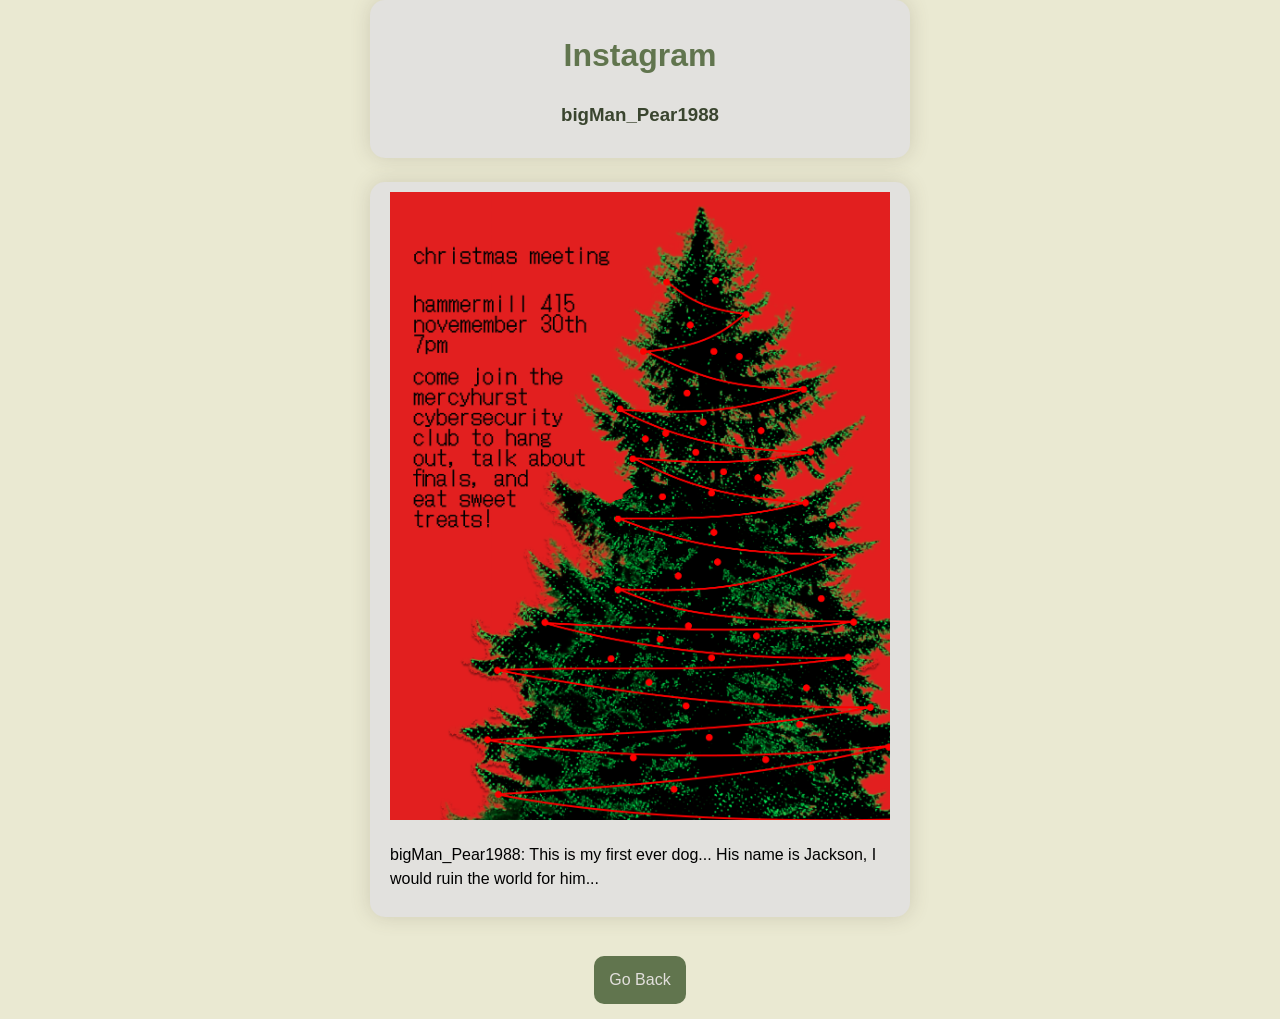
==== instagram.html @ 70494543 "Add files via upload" ====
<!DOCTYPE html>
<html lan="en">

<head>
    <title>HTML Fake Instagram</title>
    <link rel="stylesheet" href="professorPear-styling.css">
    <script defer src="professorPear-main.js"></script>
</head>

<body>

    <div class ="main">
    <h1>Instagram</h1>
    <h3>bigMan_Pear1988</h3>
    </div>

    <br>

    <div class="gram">

        <img src="Frame_15.png" alt="poster">
        <p>bigMan_Pear1988: This is my first ever dog... His name is Jackson, I would ruin the world for him...</p>
    </div>

    <br>

    <div class="back">
        <button type="button" onclick="goBack()" id="backButton">
            Go Back
        </button>
    </div>

</body>



</html>
---- professorPear-styling.css ----
body {
    display: flex;
    align-items: center;
    justify-content: center;
    font-family: sans-serif;
    line-height: 1.5;
    min-height: 100vh;
    background: #eae9d2;
    flex-direction: column;
    margin: 0;
}

.main {
    background-color: #e2e1de;
    border-radius: 15px;
    box-shadow: 0 0 20px #5d544133;
    padding: 10px 20px;
    transition: transform 0.2s;
    width: 500px;
    text-align: center;
}

.email {
    background-color: #e2e1de;
    border-radius: 15px;
    box-shadow: 0 0 20px #5d544133;
    padding: 10px 20px;
    transition: transform 0.2s;
    width: 500px;
    text-align: left;
}

.gram {
    background-color: #e2e1de;
    border-radius: 15px;
    box-shadow: 0 0 20px #5d544133;
    padding: 10px 20px;
    transition: transform 0.2s;
    width: 500px;
    text-align: left;
}

img {
    width: 100%;
    height: 100%;
    object-fit: contain;
}


h1 {
    color: #61754e;
}

h3 {
    color: #3a452f;
}

label {
    display: block;
    width: 100%;
    margin-top: 10px;
    margin-bottom: 5px;
    text-align: left;
    color: #555;
    font-weight: bold;
}

input {
    display: block;
    width: 100%;
    margin-top: 15px;
    padding: 10px;
    box-sizing: border-box;
    border: 1px solid #dad9d3;
    border-radius: 5px;
}

a {
    color: #3a452f;
}

button {
    padding: 15px;
    border-radius: 10px;
    margin-top: 15px;
    margin-bottom: 15px;
    border: none;
    color: #e2dfdc;
    cursor: pointer;
    background-color: #61754e;
    width: 100%;
    font-size: 16px;
}

.wrap {
    display: flex;
    justify-content: center;
    align-items: center;
}

.back {
    display: flex;
    justify-content: center;
    align-items: center;
}

select {
    display: relative;
    justify-content: center;
    align-items: center;
    color: #dedbd8;
    padding: 10px;
    border-radius: 10px;
    background-color: #61754e;
    margin-top: 10px;
    margin-bottom: 10px;
    font-size: 15px;
}
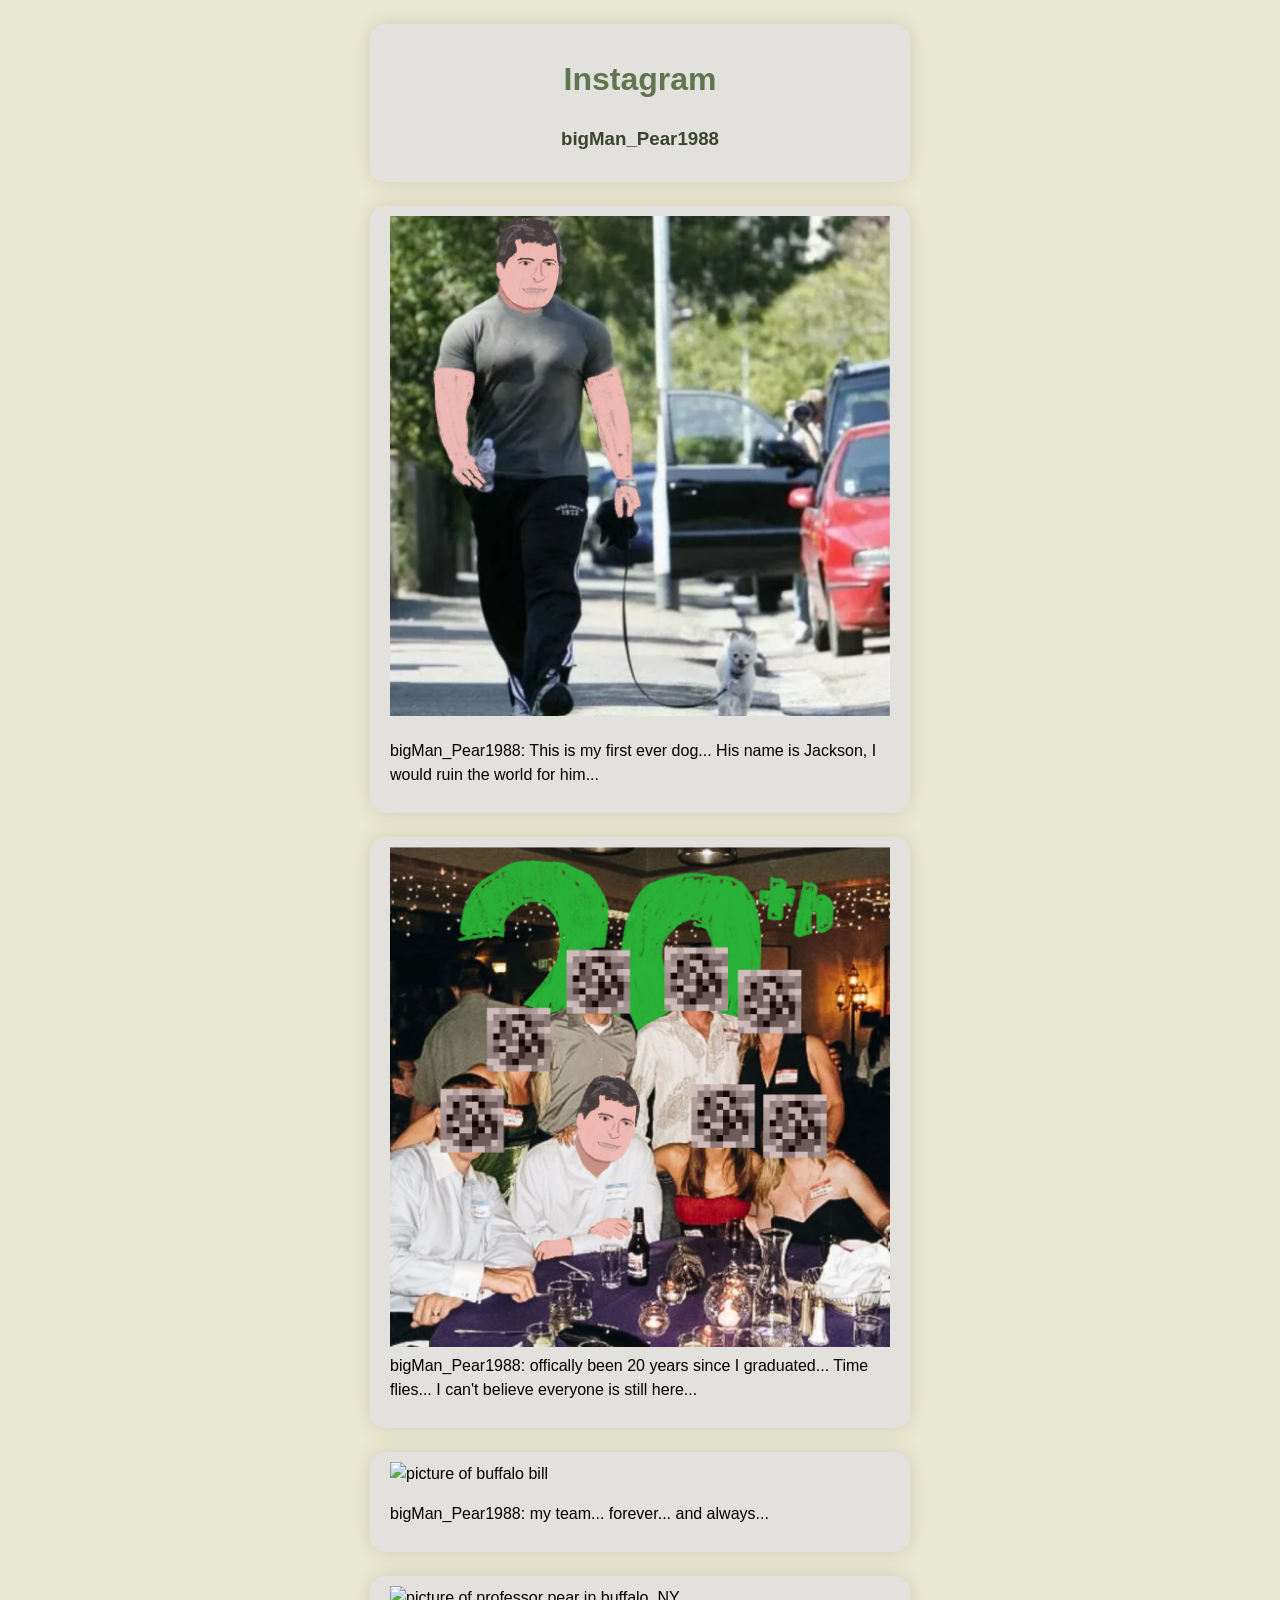
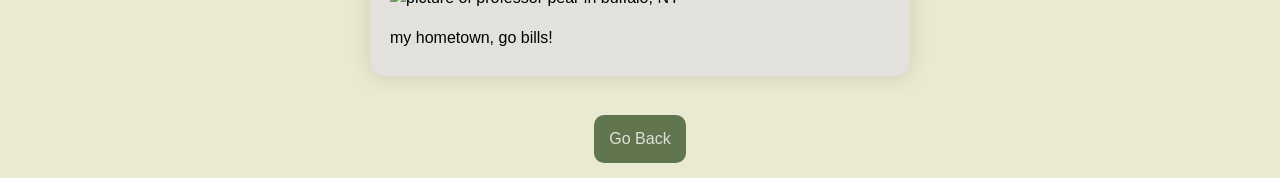
==== commit 9d577a43: "new images" ====
--- a/instagram.html
+++ b/instagram.html
@@ -9,6 +9,8 @@
 
 <body>
 
+    <br>
+
     <div class ="main">
     <h1>Instagram</h1>
     <h3>bigMan_Pear1988</h3>
@@ -17,9 +19,29 @@
     <br>
 
     <div class="gram">
+        <img src="dog.PNG" alt="professor pear walking a dog">
+        <p>bigMan_Pear1988: This is my first ever dog... His name is Jackson, I would ruin the world for him...</p>
+    </div>
 
-        <img src="Frame_15.png" alt="poster">
-        <p>bigMan_Pear1988: This is my first ever dog... His name is Jackson, I would ruin the world for him...</p>
+    <br>
+
+    <div class="gram">
+        <img src="anniversary.PNG" alt="professor pear surrounded by his peers"
+        <p>bigMan_Pear1988: offically been 20 years since I graduated... Time flies... I can't believe everyone is still here...</p>
+    </div>
+
+    <br>
+
+    <div class="gram">
+        <img scr="bills.PNG" alt="picture of buffalo bill">
+        <p>bigMan_Pear1988: my team... forever... and always...</p>
+    </div>
+
+    <br>
+
+    <div class="gram">
+        <img scr="buffalo.PNG" alt="picture of professor pear in buffalo, NY">
+        <p>my hometown, go bills!</p>
     </div>
 
     <br>
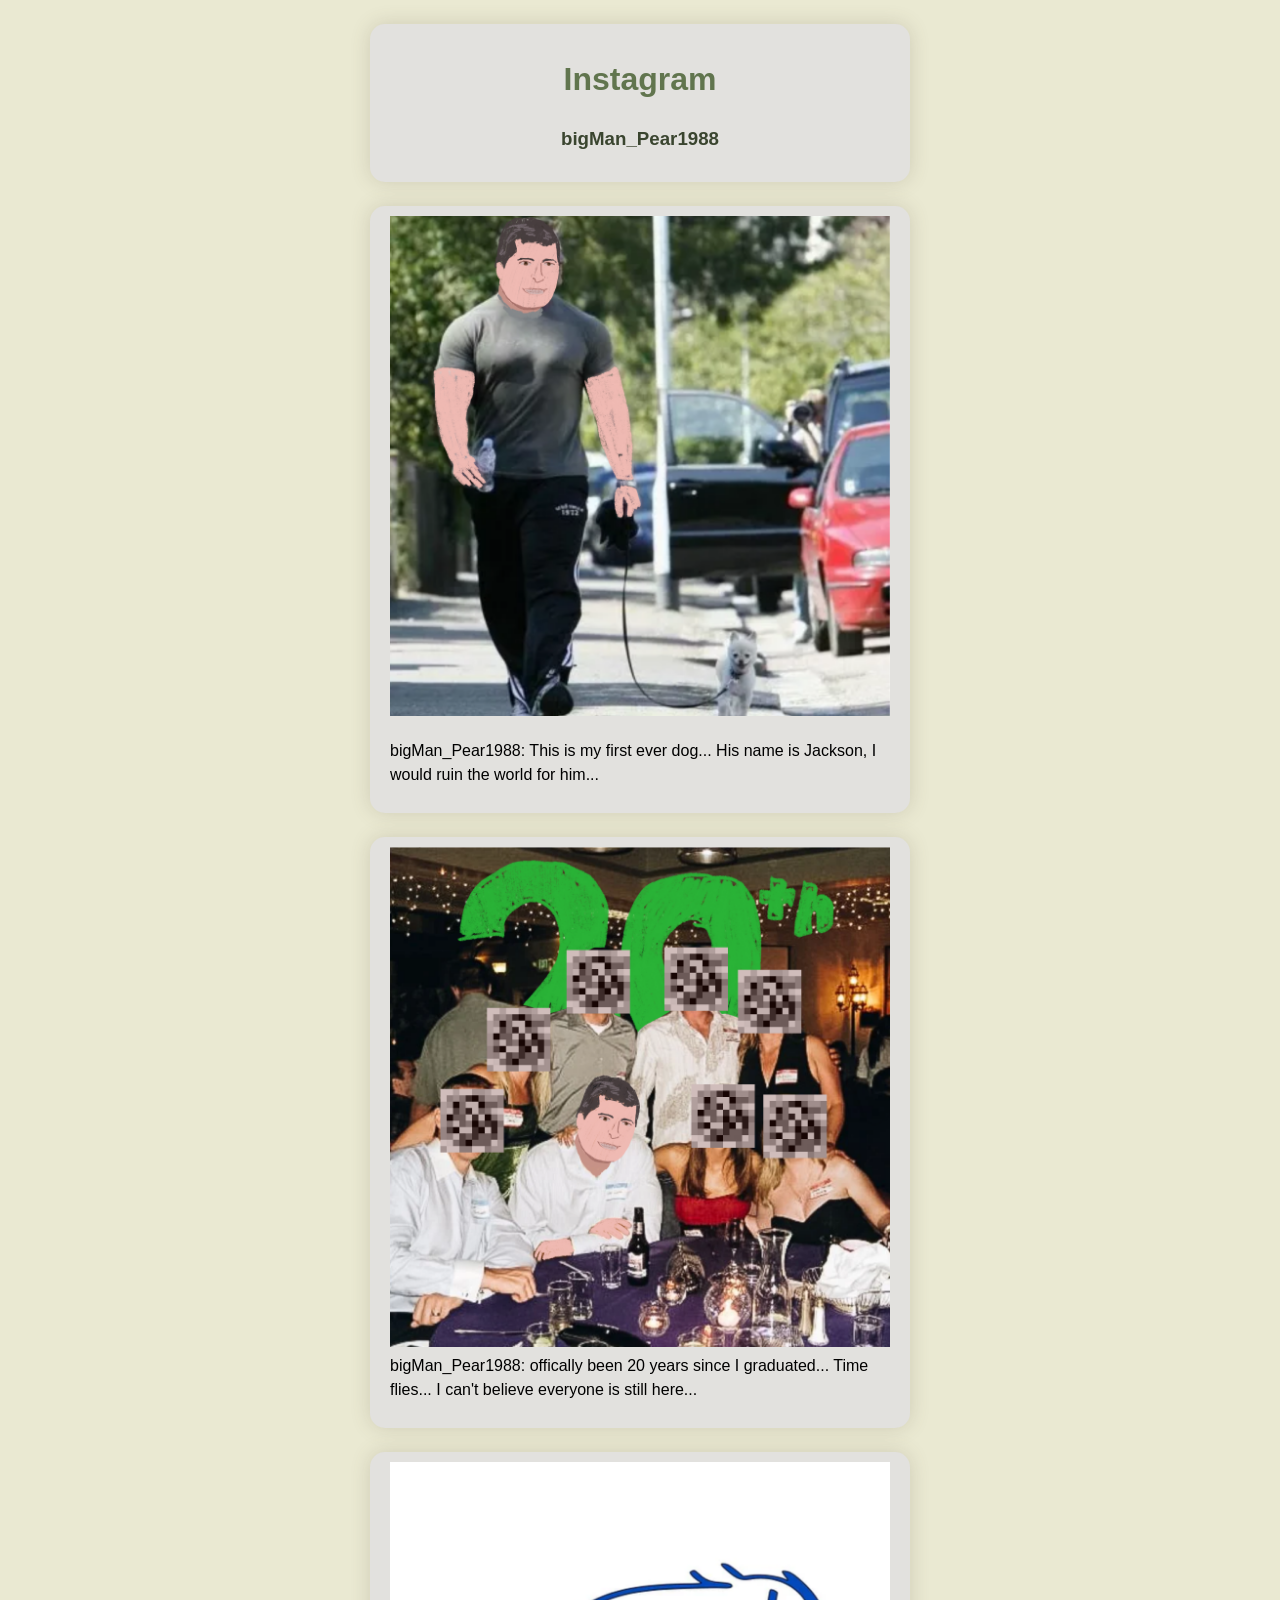
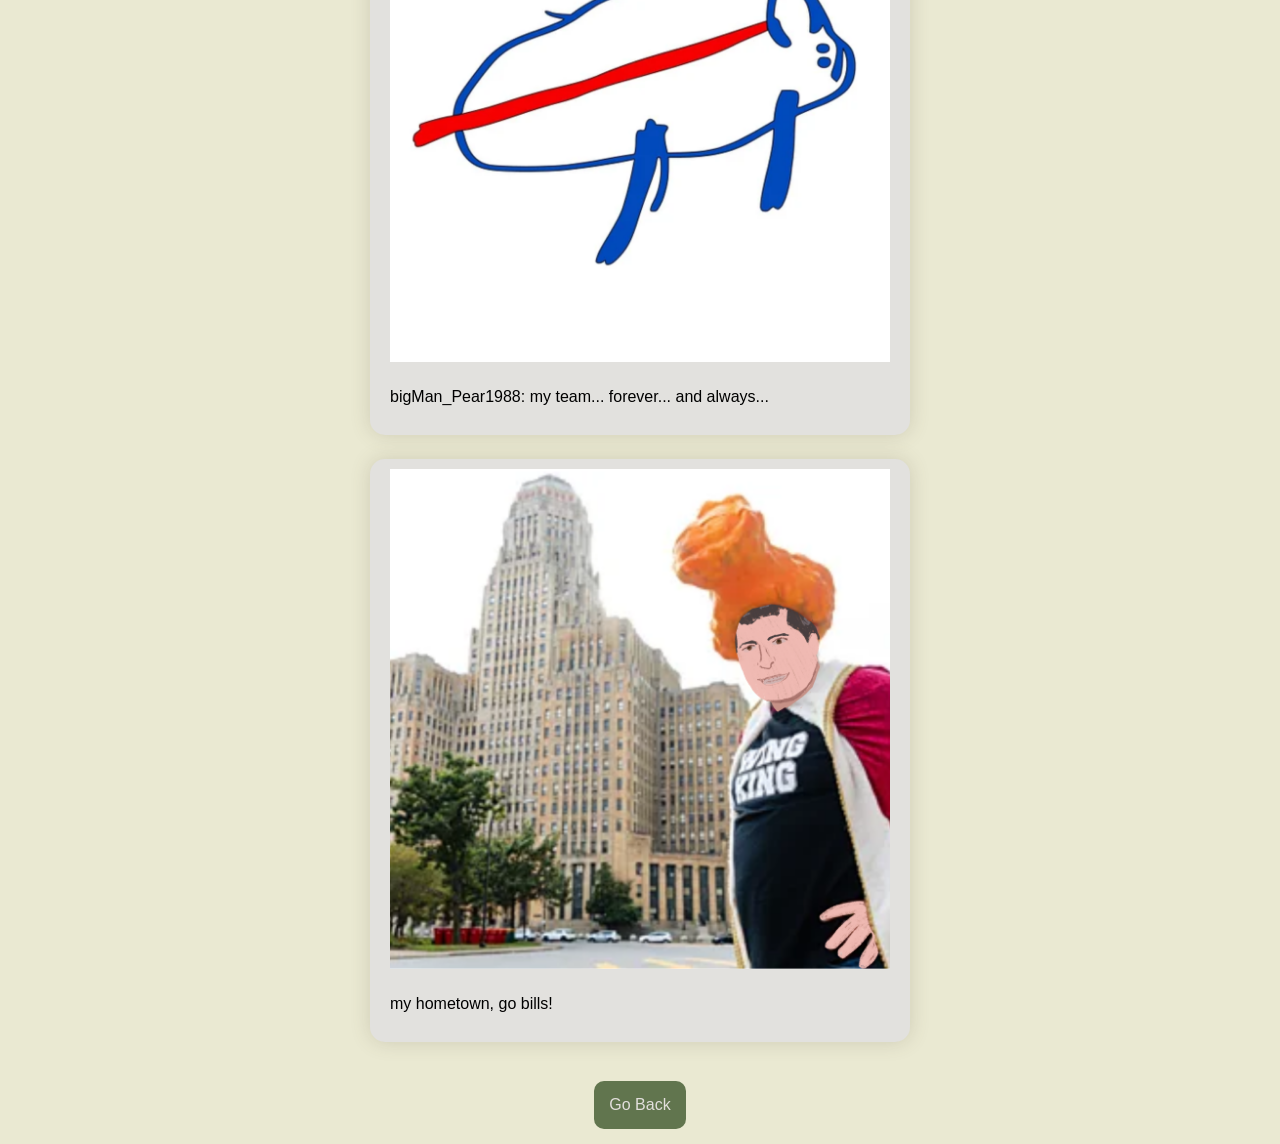
==== commit a41e0bc1: "fixed typo" ====
--- a/instagram.html
+++ b/instagram.html
@@ -33,14 +33,14 @@
     <br>
 
     <div class="gram">
-        <img scr="bills.PNG" alt="picture of buffalo bill">
+        <img src="bills.PNG" alt="picture of buffalo bill">
         <p>bigMan_Pear1988: my team... forever... and always...</p>
     </div>
 
     <br>
 
     <div class="gram">
-        <img scr="buffalo.PNG" alt="picture of professor pear in buffalo, NY">
+        <img src="buffalo.PNG" alt="picture of professor pear in buffalo, NY">
         <p>my hometown, go bills!</p>
     </div>
 
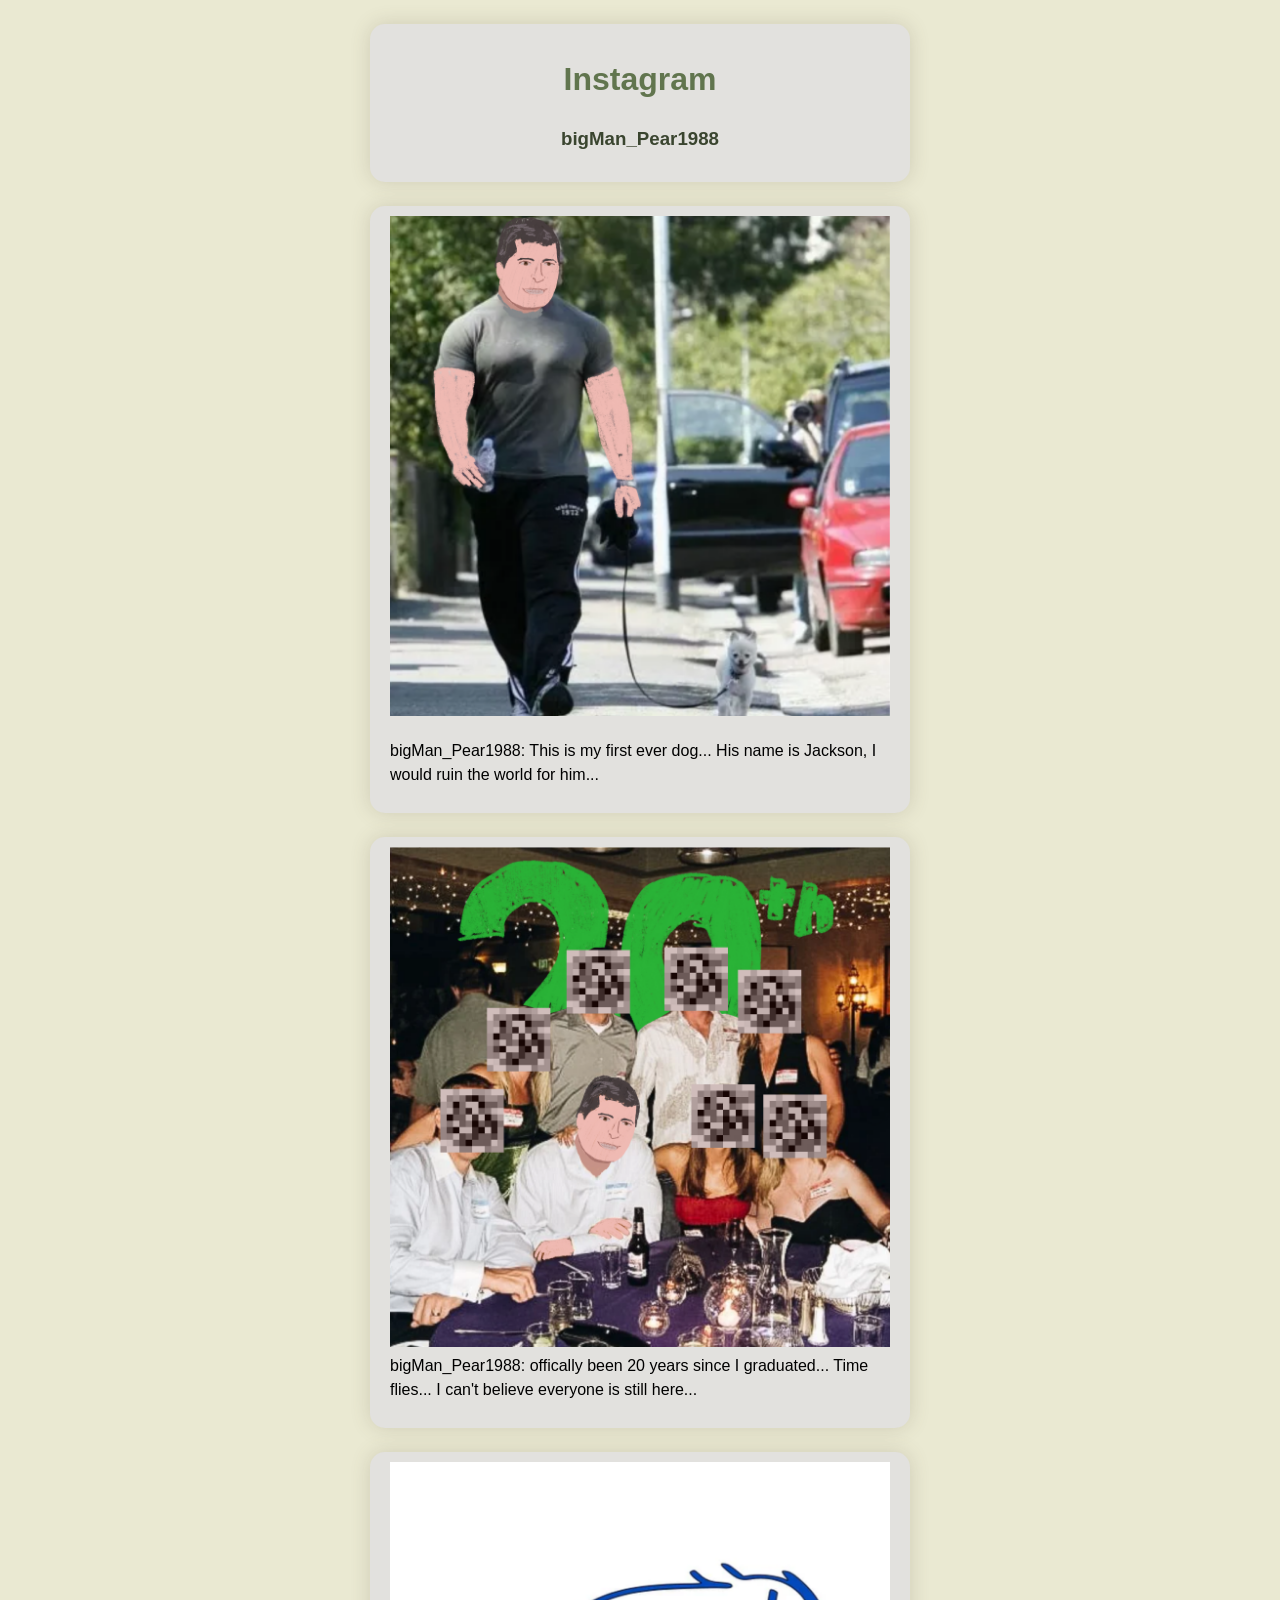
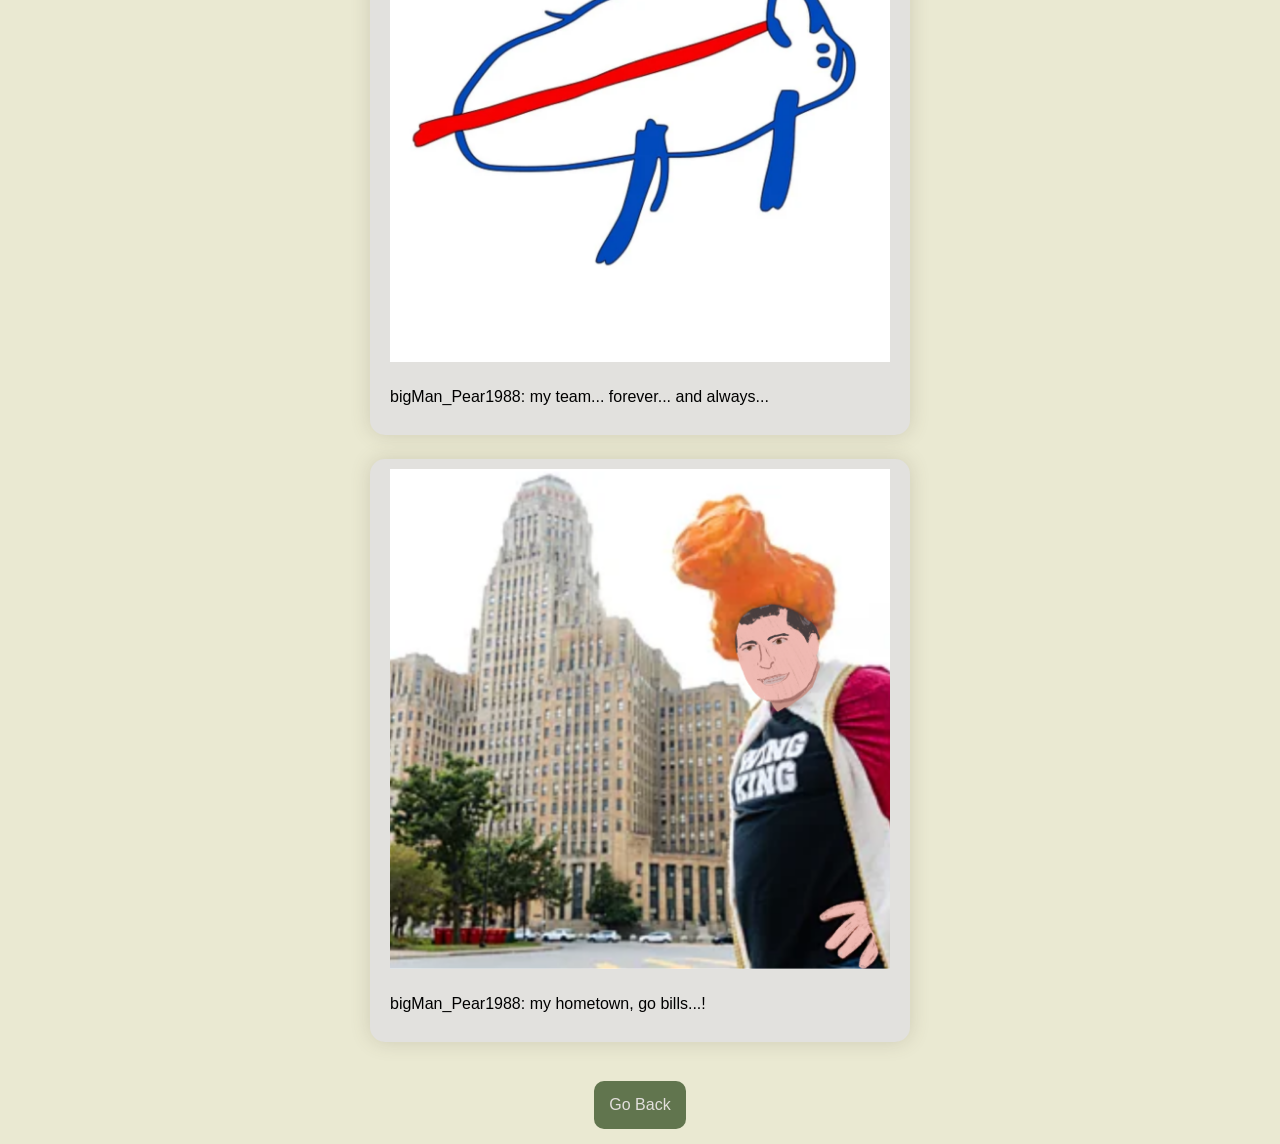
==== commit 8e902391: "added back button" ====
--- a/instagram.html
+++ b/instagram.html
@@ -41,7 +41,7 @@
 
     <div class="gram">
         <img src="buffalo.PNG" alt="picture of professor pear in buffalo, NY">
-        <p>my hometown, go bills!</p>
+        <p>bigMan_Pear1988: my hometown, go bills...!</p>
     </div>
 
     <br>
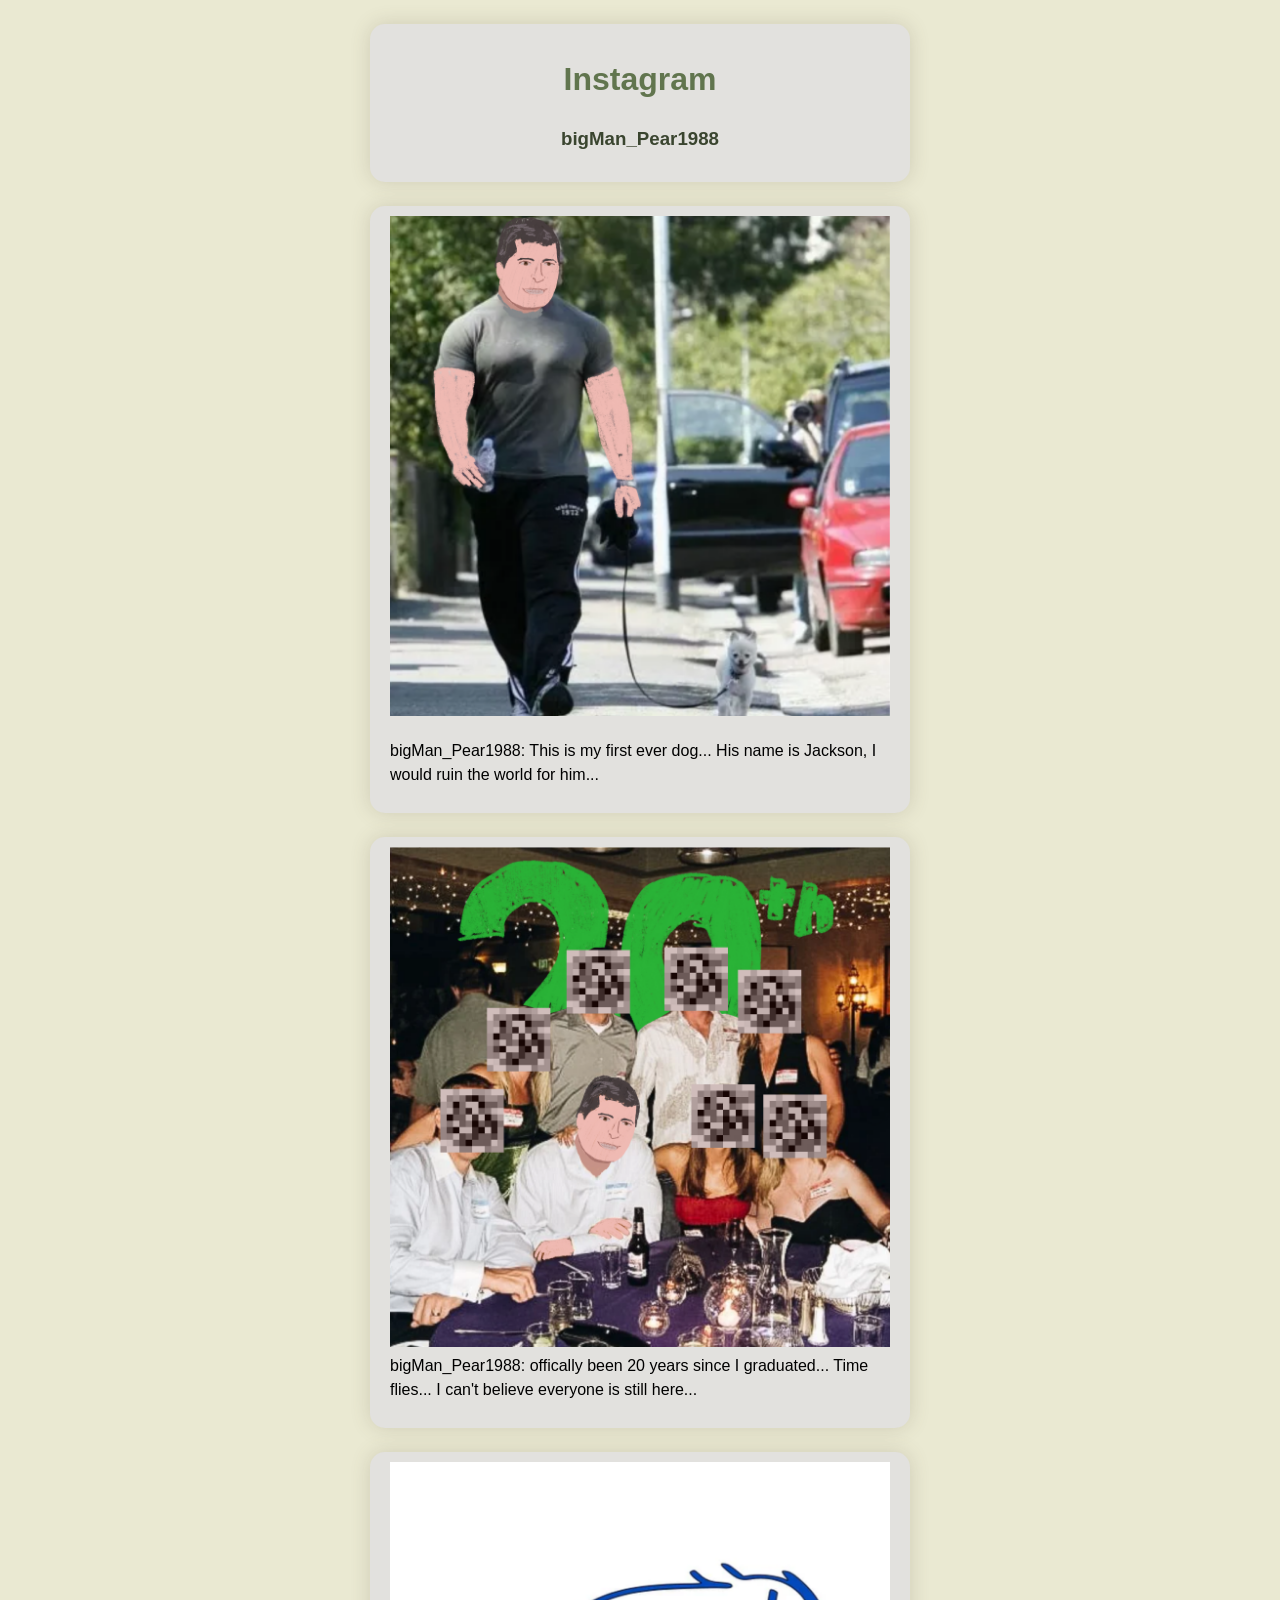
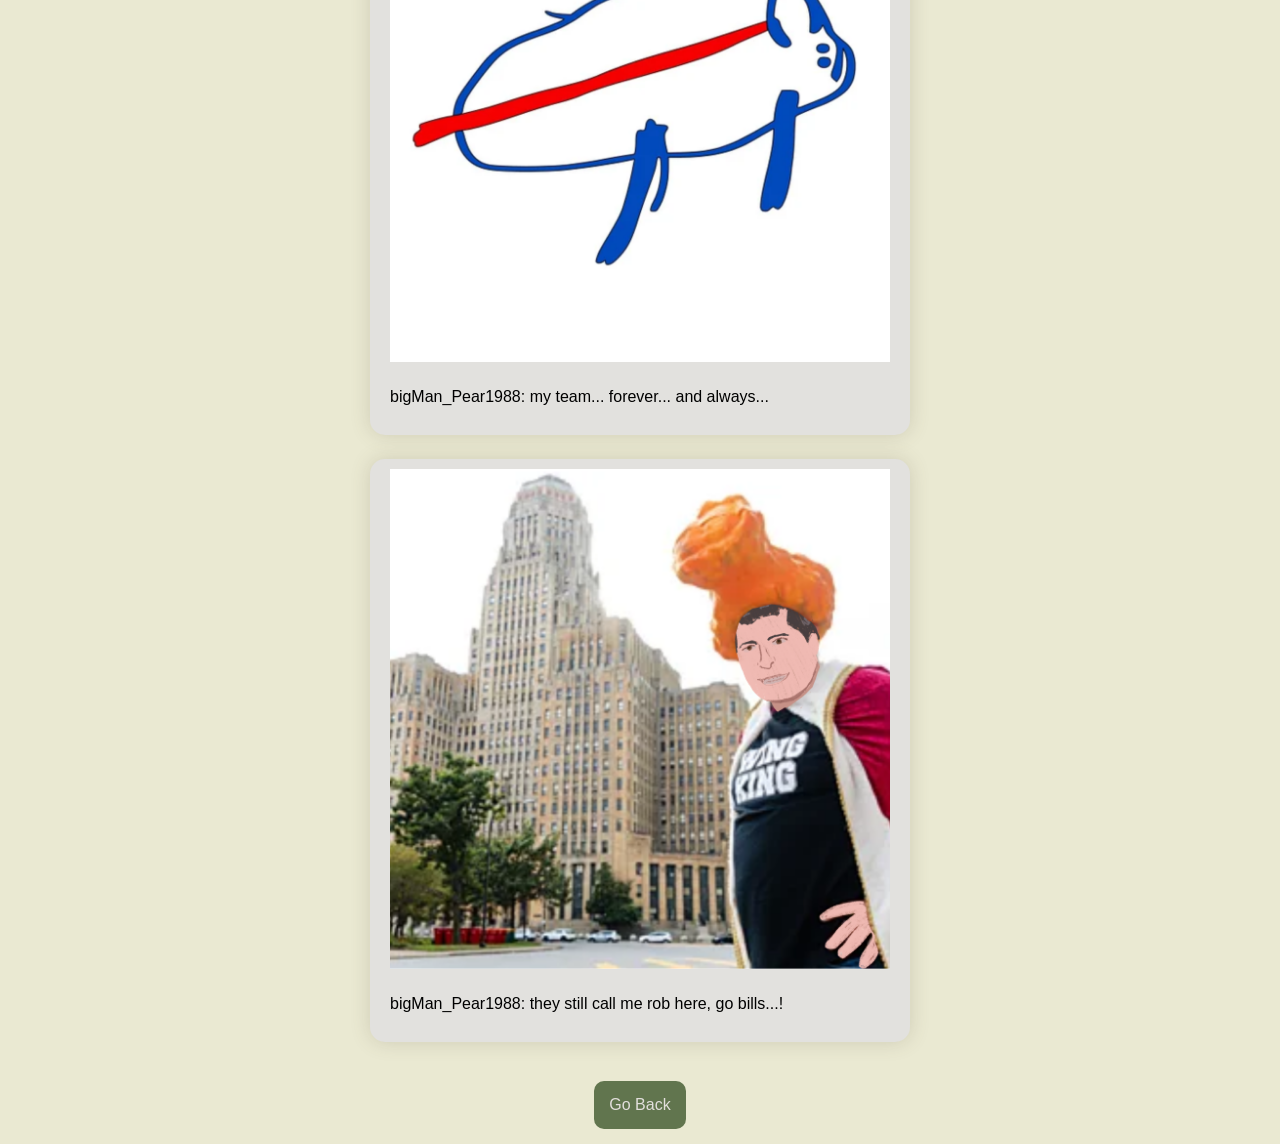
==== commit c944c4e7: "added clearification" ====
--- a/instagram.html
+++ b/instagram.html
@@ -41,7 +41,7 @@
 
     <div class="gram">
         <img src="buffalo.PNG" alt="picture of professor pear in buffalo, NY">
-        <p>bigMan_Pear1988: my hometown, go bills...!</p>
+        <p>bigMan_Pear1988: they still call me rob here, go bills...!</p>
     </div>
 
     <br>
